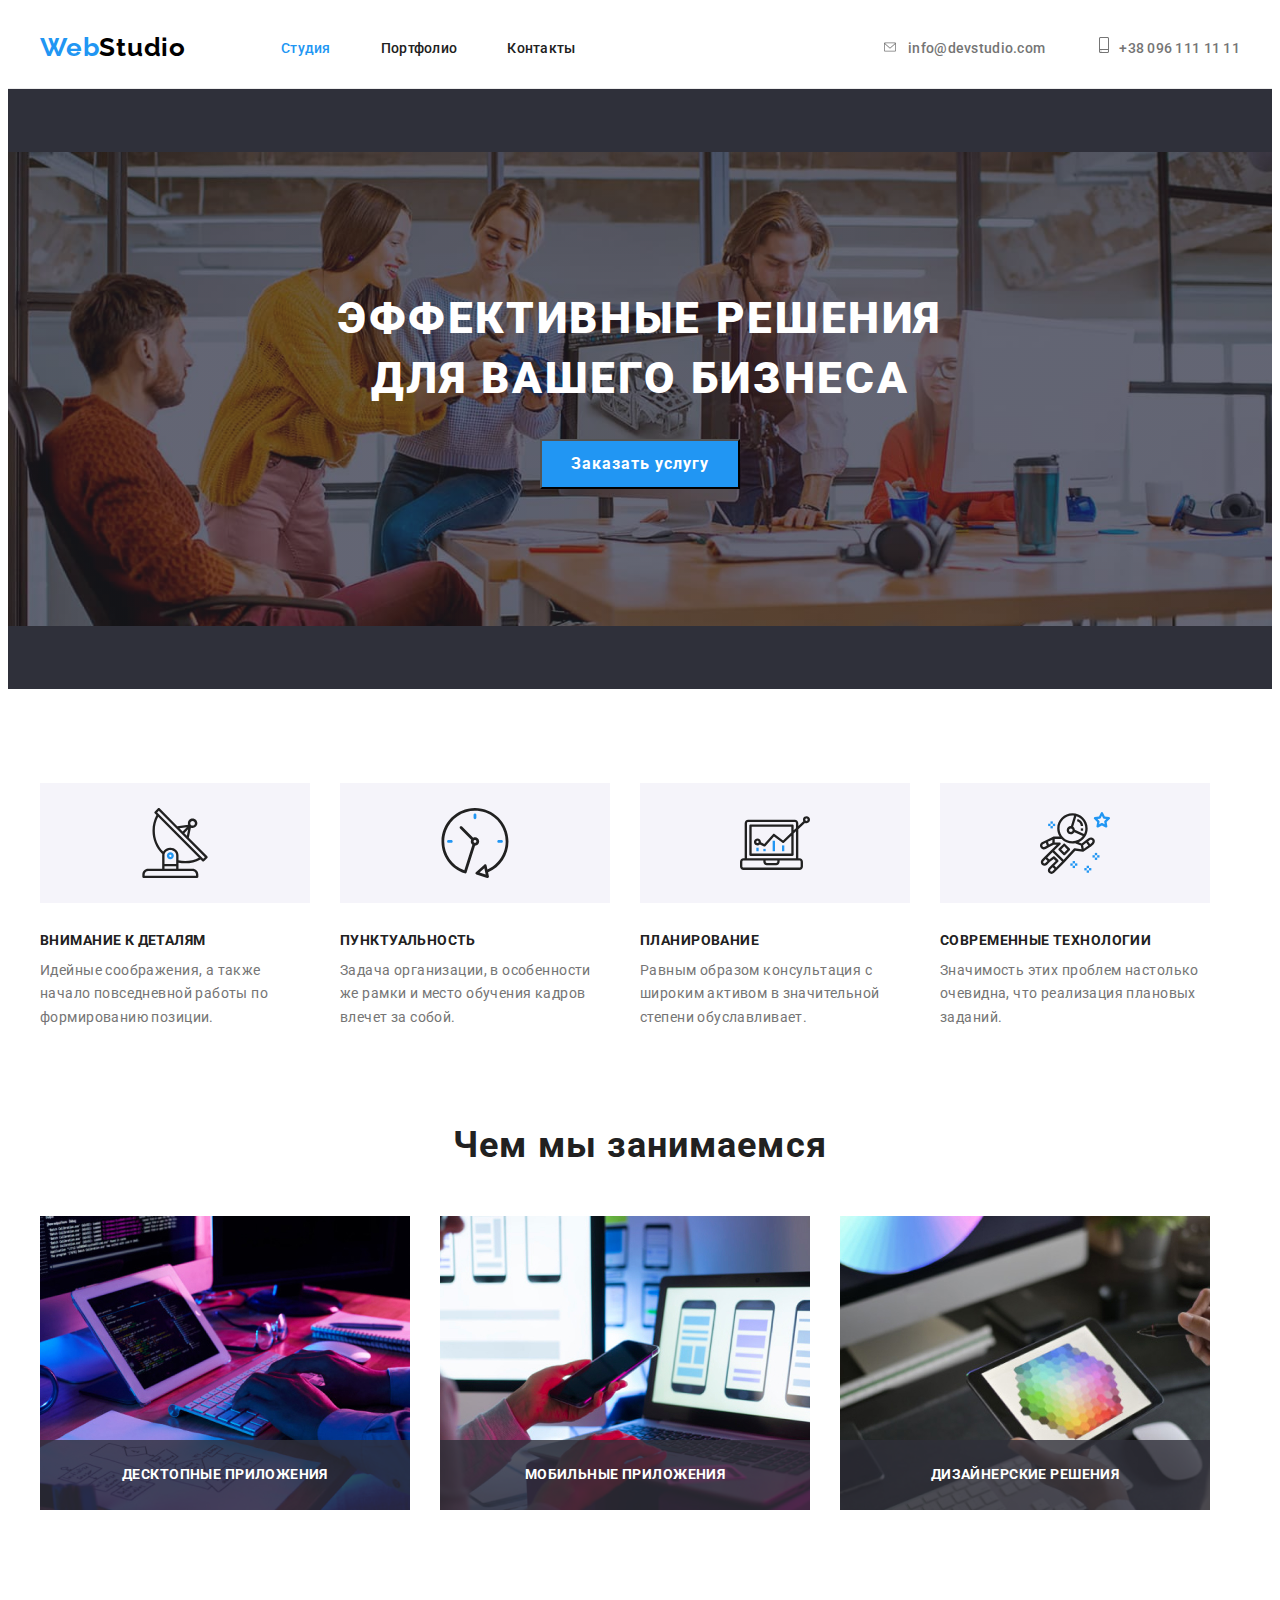
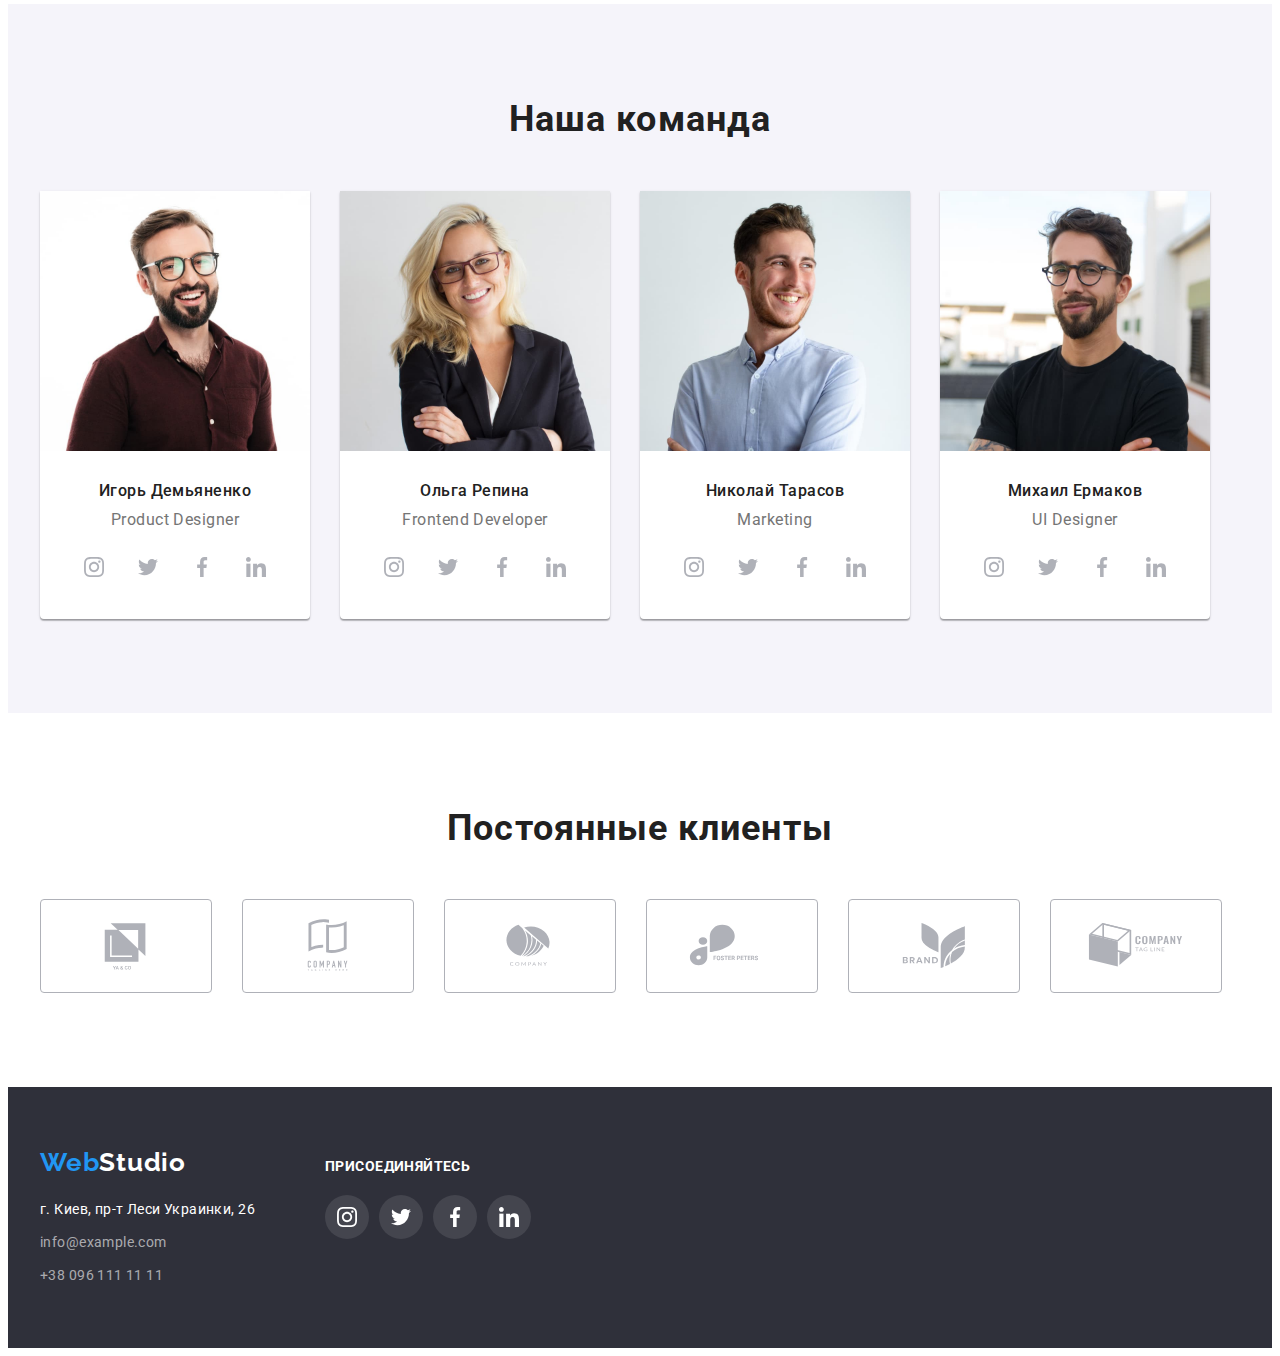
==== index.html @ 9a856e42 "add" ====
<!DOCTYPE html>
<html lang="ru">

<head>
    <meta charset="UTF-8">
    <meta http-equiv="X-UA-Compatible" content="IE=edge">
    <meta name="viewport" content="width=device-width, initial-scale=1.0">
    <link rel="preconnect" href="https://fonts.googleapis.com">
    <link rel="preconnect" href="https://fonts.gstatic.com" crossorigin>
    <link href="https://fonts.googleapis.com/css2?family=Raleway:wght@700&family=Roboto:wght@400;500;700;900&display=swap"
        rel="stylesheet">
    <link rel="stylesheet" href="https://cdnjs.cloudflare.com/ajax/libs/modern-normalize/1.1.0/modern-normalize.min.css"
        integrity="sha512-wpPYUAdjBVSE4KJnH1VR1HeZfpl1ub8YT/NKx4PuQ5NmX2tKuGu6U/JRp5y+Y8XG2tV+wKQpNHVUX03MfMFn9Q=="
        crossorigin="anonymous" referrerpolicy="no-referrer" />
    <link rel="stylesheet" href="./css/styles.css">
    <title>studio</title>
</head>

<body>
    <header class="header" >
        <div class="container">
            <a class="header-logo" href="" lang="en"><span class="logo-firstpart">Web</span><span class="logo-secondpart">Studio</span></a>
            <nav>
                <ul class="site-nav markerout">
                    <li class="item"><a class="header-link current" href="index.html">Студия</a></li>
                    <li class="item"><a class="header-link" href="portfolio.html">Портфолио</a></li>
                    <li class="item"><a class="header-link" href="">Контакты</a></li>
                </ul>
            </nav>
            <div class="contacts">
            <a class="header-mail" href="mailto:info@devstudio.com"><svg class="contacts-icon" width="16" height="12">
                <use href="./images/symbol-defs.svg#icon-envelope">

                </use>
            </svg>info@devstudio.com</a>
            <a class="header-tel" href="tel:+380961111111"><svg class="contacts-icon" width="10" height="16"><use href="./images/symbol-defs.svg#icon-smartphone"></use></svg>+38 096 111 11 11</a>
            </div>
        </div>
    </header>
    <main>
        <section class="hero">
        <div class="container">    
        <h1 class="hero-title">Эффективные решения<br> для вашего бизнеса</h1>
        <button class="hero-btn" type="button">Заказать услугу</button>
        </div>
        </section>
        <section class="section-features">
        <div class="container">
        <h2 class="visually-hidden">Наши преимущества</h2>
        <ul class="features markerout">
            <li class="features-list">
                <div class="features-picture">
                  <svg class="features-icon" width="70" height="70">
                      <use href="./images/symbol-defs.svg#icon-antenna"></use>
                  </svg>  
                </div>
                <h3 class="features-title">Внимание к деталям</h3>
                <p class="feature-text">Идейные соображения, а также начало повседневной работы по формированию позиции.</p>
            </li>
            <li class="features-list">
                <div class="features-picture">
                    <svg class="features-icon" width="70" height="70">
                        <use href="./images/symbol-defs.svg#icon-clock"></use>
                    </svg>
                </div>
                <h3 class="features-title">Пунктуальность</h3>
                <p class="feature-text">Задача организации, в особенности же рамки и место обучения кадров влечет за собой.</p>
            </li>
            <li class="features-list">
                <div class="features-picture">
                    <svg class="features-icon" width="70" height="70">
                        <use href="./images/symbol-defs.svg#icon-diagram"></use>
                    </svg>
                </div>
                <h3 class="features-title">Планирование</h3>
                <p class="feature-text">Равным образом консультация с широким активом в значительной степени обуславливает.</p>
            </li>
            <li class="features-list" >
                <div class="features-picture">
                    <svg class="features-icon" width="70" height="70">
                        <use href="./images/symbol-defs.svg#icon-astronaut"></use>
                    </svg>
                </div>
                <h3 class="features-title">Современные технологии</h3>
                <p class="feature-text">Значимость этих проблем настолько очевидна, что реализация плановых заданий.</p>
            </li>
        </ul>
        </div>
        </section>
        <section class="section">
        <div class="container">
            <h2 class="job-title">Чем мы занимаемся</h2>
            <ul class="job-list markerout">
                <li class="job-item"><img class="img" src="./images/box-1.jpg" alt="человек за компьютером" width="370">
                <p class="job-item-title">Десктопные приложения</p>
                </li>
                <li class="job-item"><img class="img" src="./images/box-2.jpg" alt="человек с телефоном" width="370">
                <p class="job-item-title">Мобильные приложения</p>
                </li>
                <li class="job-item"><img class="img" src="./images/box-3.jpg" alt="человек с планшетом" width="370">
                <p class="job-item-title">Дизайнерские решения</p>
                </li>
            </ul>
        </div>
        </section>
        <section class="section team">
                <div class="container">
            <h2 class="team-title">Наша команда</h2>
            <ul class="team-list markerout">
                <li class="team-item">
                    <img class="img" src="./images/portrait1.jpg" alt="Игорь Демьяненко" width="270">
                    <h3 class="team-img-title">Игорь Демьяненко</h3>
                    <p class="team-img-text">Product Designer</p>
                    <ul class="team-soc-list markerout">
                        <li class="team-soc-item"><a href="" class="team-soc-link">
                            <svg class="team-soc-icon" width="20" height="20">
                                <use href="./images/symbol-defs.svg#icon-instagram"></use>
                            </svg>
                        </a></li>
                        <li class="team-soc-item"><a href="" class="team-soc-link">
                            <svg class="team-soc-icon" width="20" height="20">
                                <use href="./images/symbol-defs.svg#icon-twitter"></use>
                            </svg>
                        </a></li>
                        <li class="team-soc-item"><a href="" class="team-soc-link">
                            <svg class="team-soc-icon" width="20" height="20">
                                <use href="./images/symbol-defs.svg#icon-facebook"></use>
                            </svg>
                        </a></li>
                        <li class="team-soc-item"><a href="" class="team-soc-link">
                            <svg class="team-soc-icon" width="20" height="20">
                                <use href="./images/symbol-defs.svg#icon-linkedin"></use>
                            </svg>
                        </a></li>
                    </ul>
                </li>
                <li class="team-item">
                    <img class="img" src="./images/portrait2.jpg" alt="Ольга Репина" width="270">
                    <h3 class="team-img-title">Ольга Репина</h3>
                    <p class="team-img-text">Frontend Developer</p>
                    <ul class="team-soc-list markerout">
                        <li class="team-soc-item"><a href="" class="team-soc-link">
                                <svg class="team-soc-icon" width="20" height="20">
                                    <use href="./images/symbol-defs.svg#icon-instagram"></use>
                                </svg>
                            </a></li>
                        <li class="team-soc-item"><a href="" class="team-soc-link">
                                <svg class="team-soc-icon" width="20" height="20">
                                    <use href="./images/symbol-defs.svg#icon-twitter"></use>
                                </svg>
                            </a></li>
                        <li class="team-soc-item"><a href="" class="team-soc-link">
                                <svg class="team-soc-icon" width="20" height="20">
                                    <use href="./images/symbol-defs.svg#icon-facebook"></use>
                                </svg>
                            </a></li>
                        <li class="team-soc-item"><a href="" class="team-soc-link">
                                <svg class="team-soc-icon" width="20" height="20">
                                    <use href="./images/symbol-defs.svg#icon-linkedin"></use>
                                </svg>
                            </a></li>
                    </ul>
                </li>
                <li class="team-item">
                    <img class="img" src="./images/portrait3.jpg" alt="Николай Тарасов" width="270">
                    <h3 class="team-img-title">Николай Тарасов</h3>
                    <p class="team-img-text">Marketing</p>
                    <ul class="team-soc-list markerout">
                        <li class="team-soc-item"><a href="" class="team-soc-link">
                                <svg class="team-soc-icon" width="20" height="20">
                                    <use href="./images/symbol-defs.svg#icon-instagram"></use>
                                </svg>
                            </a></li>
                        <li class="team-soc-item"><a href="" class="team-soc-link">
                                <svg class="team-soc-icon" width="20" height="20">
                                    <use href="./images/symbol-defs.svg#icon-twitter"></use>
                                </svg>
                            </a></li>
                        <li class="team-soc-item"><a href="" class="team-soc-link">
                                <svg class="team-soc-icon" width="20" height="20">
                                    <use href="./images/symbol-defs.svg#icon-facebook"></use>
                                </svg>
                            </a></li>
                        <li class="team-soc-item"><a href="" class="team-soc-link">
                                <svg class="team-soc-icon" width="20" height="20">
                                    <use href="./images/symbol-defs.svg#icon-linkedin"></use>
                                </svg>
                            </a></li>
                    </ul>
                </li>
                <li class="team-item">
                    <img class="img" src="./images/portrait4.jpg" alt="Михаил Ермаков" width="270">
                    <h3 class="team-img-title">Михаил Ермаков</h3>
                    <p class="team-img-text">UI Designer</p>
                    <ul class="team-soc-list markerout">
                        <li class="team-soc-item"><a href="" class="team-soc-link">
                                <svg class="team-soc-icon" width="20" height="20">
                                    <use href="./images/symbol-defs.svg#icon-instagram"></use>
                                </svg>
                            </a></li>
                        <li class="team-soc-item"><a href="" class="team-soc-link">
                                <svg class="team-soc-icon" width="20" height="20">
                                    <use href="./images/symbol-defs.svg#icon-twitter"></use>
                                </svg>
                            </a></li>
                        <li class="team-soc-item"><a href="" class="team-soc-link">
                                <svg class="team-soc-icon" width="20" height="20">
                                    <use href="./images/symbol-defs.svg#icon-facebook"></use>
                                </svg>
                            </a></li>
                        <li class="team-soc-item"><a href="" class="team-soc-link">
                                <svg class="team-soc-icon" width="20" height="20">
                                    <use href="./images/symbol-defs.svg#icon-linkedin"></use>
                                </svg>
                            </a></li>
                    </ul>
                </li>
            </ul>
        </div>    
        </section>
        <section class="section">
            <div class="container">
                <h2 class="clients-title">Постоянные клиенты</h2>
                <ul class="clients-list markerout">
                    <li class="clients-item"><a href="" class="clients-link">
                        <svg class="clients-icon" width="106" height="60">
                            <use href="./images/symbol-defs.svg#icon-Logo"></use>
                        </svg>
                    </a></li>
                    <li class="clients-item"><a href="" class="clients-link">
                        <svg class="clients-icon" width="106" height="60">
                            <use href="./images/symbol-defs.svg#icon-Logo-1"></use>
                        </svg>
                        </a></li>
                    <li class="clients-item"><a href="" class="clients-link">
                        <svg class="clients-icon" width="106" height="60">
                            <use href="./images/symbol-defs.svg#icon-Logo-2"></use>
                        </svg>
                        </a></li>
                    <li class="clients-item"><a href="" class="clients-link">
                        <svg class="clients-icon" width="106" height="60">
                            <use href="./images/symbol-defs.svg#icon-Logo-3"></use>
                        </svg>
                        </a></li>
                    <li class="clients-item"><a href="" class="clients-link">
                        <svg class="clients-icon" width="106" height="60">
                            <use href="./images/symbol-defs.svg#icon-Logo-4"></use>
                        </svg>
                        </a></li>
                    <li class="clients-item"><a href="" class="clients-link">
                        <svg class="clients-icon" width="106" height="60">
                            <use href="./images/symbol-defs.svg#icon-Logo-5"></use>
                        </svg>
                    </a></li>
                   
                </ul>
            </div>
        </section>
        
    </main>
    <footer class="footer">
        <div class="footer-main container">
            <div class="footer-contacts">
                <a class="footer-logo" href="" lang="en"><span class="logo-firstpart">Web</span><span class="footer-logo-secondpart">Studio</span></a>
                <div class="adress">
                <address class="footer-address">г. Киев, пр-т Леси Украинки, 26</address>
                <a class="footer-mail" href="mailto:info@example.com">info@example.com</a>
                <a class="footer-tel" href="tel:+380961111111">+38 096 111 11 11</a></div>
            </div>
            <div class="footer-joinus">
                <h3 class="footer-title">Присоединяйтесь</h3>
                <ul class="footer-soc-list markerout">
                    <li class="footer-soc-item"><a href="" class="footer-soc-link">
                            <svg class="footer-soc-icon" width="20" height="20">
                                <use href="./images/symbol-defs.svg#icon-instagram"></use>
                            </svg>
                        </a></li>
                    <li class="footer-soc-item"><a href="" class="footer-soc-link">
                            <svg class="footer-soc-icon" width="20" height="20">
                                <use href="./images/symbol-defs.svg#icon-twitter"></use>
                            </svg>
                        </a></li>
                    <li class="footer-soc-item"><a href="" class="footer-soc-link">
                            <svg class="footer-soc-icon" width="20" height="20">
                                <use href="./images/symbol-defs.svg#icon-facebook"></use>
                            </svg>
                        </a></li>
                    <li class="footer-soc-item"><a href="" class="footer-soc-link">
                            <svg class="footer-soc-icon" width="20" height="20">
                                <use href="./images/symbol-defs.svg#icon-linkedin"></use>
                            </svg>
                        </a></li>
                </ul>
            </div>
        </div>
    </footer>
</body>
</html>
---- css/styles.css ----
/*цвет заголовков, ссылок 
    :title #212121;*/
    /*цвет подписей и текста text
    #757575*/
    /*цвет акцента accent: #2196F3;*/
    /*цвет фона hero : #2F303A;*/
:root {--title-color:#212121;
    --text-color:#757575;
    --accent-color:#2196F3;
    --team-backgroundcolor:#F5F4FA;
    --footer-color:#ffffff;
    --icon-color:#AFB1B8}
 
body {
    font-family: 'Roboto','Tahoma', sans-serif;
    color:var(--text-color)
}
p,
h1,
h2,
h3,
h4,
h5,
h6 {
    margin: 0;
}

ul,
ol {
    padding-left: 0;
    margin: 0;
}

/*убрать маркеры списка*/
.markerout{list-style-type:none}


.container {
    width: 1200px;
    padding-left: 15px;
    padding-right: 15px;
    margin: 0 auto;
    /* outline: 1px solid red; */
}
.visually-hidden {
    position: absolute;
    width: 1px;
    height: 1px;
    margin: -1px;
    border: 0;
    padding: 0;
    white-space: nowrap;
    clip-path: inset(100%);
    clip: rect(0 0 0 0);
    overflow: hidden;
}
.section {
    display: flex;
    flex-wrap: wrap;
    padding-top: 94px;
    padding-bottom: 94px;
}
/* .section:first-child{
    padding-bottom: 0;
} */
/*----------------------header--------------*/
.header{
    border-bottom: 1px solid #ECECEC;
    padding-top: 24px;
    padding-bottom: 25px;
}
.header .container{
    display: flex;
    align-items:center ;
}
.header-logo{
    font-family: 'Raleway';
    font-style: normal;
    font-weight: 700;
    font-size: 26px;
    line-height: 1.19;
    letter-spacing: 0.03em;
    text-decoration: none;
    margin-right: 95px;
}
.logo-firstpart{
    color: var(--accent-color);
}
.logo-secondpart{
    color:#000000;
}
.header-link{
    font-weight: 500;
    font-size: 14px;
    line-height: 1.14;
    letter-spacing: 0.02em;
    text-decoration: none;
    color: var(--title-color);
    padding-top: 8px;
    padding-bottom: 8px;
    transition-property: color;
    transition-duration: 250ms;
    transition-timing-function: cubic-bezier(0.4, 0, 0.2, 1);
}
.header-link:hover,
.header-link:focus{
    color: var(--accent-color);
}
.site-nav{
    display: flex;
}
.site-nav .item:not(:last-child){
    margin-right: 50px;
}
.site-nav .header-link.current{
    color: var(--accent-color);
}

.contacts{
    margin-left: auto;
}
.header-mail{
    font-weight: 500;
    font-size: 14px;
    line-height: 1.14;
    letter-spacing: 0.02em;
    text-decoration: none;
    color: var(--text-color);
    transition-property: color;
    transition-duration: 250ms;
    transition-timing-function: cubic-bezier(0.4, 0, 0.2, 1);
}
.header-mail:hover,
.header-mail:focus{
    color: var(--accent-color);
}
.header-tel{
    font-weight: 500;
    font-size: 14px;
    line-height: 1.14;
    letter-spacing: 0.02em;
    text-decoration: none;
    color: var(--text-color);
    margin-left: 50px;
    transition-property: color;
    transition-duration: 250ms;
    transition-timing-function: cubic-bezier(0.4, 0, 0.2, 1);
}
.header-tel:hover,
.header-tel:focus {
    color: var(--accent-color);
}
.contacts-icon{
    fill:currentColor;
    margin-right: 10px;
}
/*-------------------hero---------------------*/
.hero{
    background-image: linear-gradient(rgba(47, 48, 58, 0.4), rgba(47, 48, 58, 0.4)), url(../images/hero.jpg);
    max-width: 1600px;
    background-repeat: no-repeat;
    background-size: contain;
    background-position: center;
    display:flex;
    flex-direction: column;
    /* justify-content: center; */
    align-content:center;
    padding-top: 200px;
    padding-bottom: 200px;
    background-color: #2F303A;
    margin-left: auto;
    margin-right: auto;
   }
.hero-title{
    color: #fff;
    font-weight: 900;
    font-size: 44px;
    line-height: 1.36;
    text-align: center;
    letter-spacing: 0.06em;
    text-transform: uppercase;
    margin-bottom: 30px;
}
.hero-btn{
    display: block;
    margin: auto;
    font-family: inherit;
    font-style: normal;
    font-weight: 700;
    font-size: 16px;
    line-height: 1.88;
    letter-spacing: 0.06em;
    background-color: var(--accent-color);
    color: #ffffff;
    cursor: pointer;
    width: 200px;
    height: 50px;
    transition-property: color, background-color;
    transition-duration: 250ms,250ms;
    transition-timing-function: cubic-bezier(0.4, 0, 0.2, 1), cubic-bezier(0.4, 0, 0.2, 1);
}

.hero-btn:hover,
.hero-btn:focus {
    color: #fff;
    background-color: #188CE8;}

/*-----------------------features-------------------*/
.features{
    display: flex;
}
.section-features{
    display: flex;
    flex-wrap: wrap;
    padding-top: 94px;
    padding-bottom: 0;
    justify-content: center;
}
.features-list{
    display: block;
    width: 270px;
}
.features .features-list:not(:last-child){
    margin-right: 30px;
}
.features-picture{
    display: flex;
    width: 270px;
    height: 120px;
    background-color: #F5F4FA;
    margin-bottom: 30px;
    justify-content: center;
    align-items: center;
}

.features-title{
    font-weight: 700;
    font-size: 14px;
    line-height: 1.14;
    letter-spacing: 0.03em;
    text-transform: uppercase;
    color: var(--title-color);
    margin-bottom: 10px;
    
}
.feature-text{
    font-size: 14px;
    line-height: 1.71;
    letter-spacing: 0.03em;
}
.features-icon{
    color: var(--icon-color);
}
/*----------------------job-------------------------------*/

.job-list{
    display: flex;
   
   }
.job-title{
    font-size: 36px;
    line-height: 1.17;
    letter-spacing: 0.03em;
    text-align: center;
    color:var(--title-color);
    margin-bottom: 50px;
}
.job-list .job-item:not(:last-child){
    margin-right: 30px;

}
.job-list .img{
    display: block;
    max-width: 100%;
    height: auto;
}
.job-item{
    position: relative;
}
.job-item-title{
    display: flex;
    font-weight: 700;
    font-size: 14px;
    line-height: 1.14;
    text-align: center;
    letter-spacing: 0.03em;
    text-transform: uppercase;
    color: #FFFFFF;
    width: 370px;
    height: 70px;
    justify-content: center;
    align-items: center;
    background-color: rgba(47, 48, 58, 0.8);
    position: absolute;
    right: 0;
    bottom: 0;
    
}
/*--------------------team-------------------------------*/
.team{
    background-color: var(--team-backgroundcolor);
}
.team-list{
    display: flex;
}
.team-item{
    width: 270px;
    background-color: var(--footer-color);
    box-shadow: 0px 1px 3px rgba(0, 0, 0, 0.12),
    0px 1px 1px rgba(0, 0, 0, 0.14),
    0px 2px 1px rgba(0, 0, 0, 0.2);
    border-radius: 0px 0px 4px 4px;
    padding-bottom: 30px;
}
.team-list .team-item:not(:last-child){
    margin-right: 30px;
}
.team-title{
    font-size: 36px;
    line-height: 1.17;
    letter-spacing: 0.03em;
    text-align: center;
    color:var(--title-color);
    margin-bottom: 50px;

}
.team .img{
    display: block;
    max-width: 100%;
    height: auto;
    margin-bottom: 30px;
}
.team-img-title{
    font-weight: 500;
    font-size: 16px;
    line-height: 1.19;
    text-align: center;
    letter-spacing: 0.03em;
    color:var(--title-color);
    margin-bottom: 10px;

}
.team-img-text{
    font-size: 16px;
    line-height: 1.19;
    text-align: center;
    letter-spacing: 0.03em;
 }
.team-soc-list{
    display: flex;
    justify-content: center;
    margin-top: 16px;
}

.team-soc-item:not(:last-child){
    margin-right: 10px;
}
.team-soc-link{
    width: 44px;
    height: 44px;
    background-color: #ffffff;
    border-radius: 50%;
    display: flex;
    justify-content: center;
    align-items: center;
    color:var(--icon-color);
    transition-property: background-color, color;
    transition-duration: 250ms, 250ms;
    transition-timing-function: cubic-bezier(0.4, 0, 0.2, 1), cubic-bezier(0.4, 0, 0.2, 1);
}
.team-soc-link:hover,
.team-soc-link:focus {
    background-color: var(--accent-color);
    color:#ffffff;
}

.team-soc-icon{
    fill: currentColor;
}
/* ------------------------clients------------------------------ */
.clients-title{
    font-size: 36px;
    line-height: 1.17;
    letter-spacing: 0.03em;
    text-align: center;
    color:var(--title-color);
    margin-bottom: 50px;
}
.clients-list{
    display: flex;
    margin-left: auto;
    margin-right: auto;
}
.clients-item{
    display: block;
    width: 170px;
    height: 92px;
    border-radius: 4px;
    border: 1px solid #AFB1B8;
    transition-property: border;
    transition-duration: 250ms;
    transition-timing-function: cubic-bezier(0.4, 0, 0.2, 1);
}
.clients-item:not(:last-child){
    margin-right: 30px;
}
.clients-link{
    display: flex;
    justify-content: center;
    align-items: center;
    width: 100%;
    height: 100%;
    color: var(--icon-color);
    transition-property: color;
    transition-duration: 250ms;
    transition-timing-function: cubic-bezier(0.4, 0, 0.2, 1);

}
.clients-link:hover,
.clients-link:focus{
   color: var(--accent-color);
}

.clients-icon{
    fill: currentColor;
}
.clients-item:hover{
    border: 1px solid var(--accent-color);
}

/*-------------------------footer------------------------------*/
.footer{
    
    background-color: #2F303A;
    padding-top: 60px;
    padding-bottom: 60px;
}
.footer-main{
    display: flex;
}
.footer-contacts{
    margin-right: 70px;
}

.footer-logo{
    display: block;
    font-family: 'Raleway';
    font-style: normal;
    font-weight: 700;
    font-size: 26px;
    line-height: 1.19;
    letter-spacing: 0.03em;
    text-decoration: none;
    margin-bottom: 20px;
}

.footer-logo-secondpart{
    color: var(--footer-color);
}

.footer-address{
    font-style: normal;
    font-weight: 400;
    font-size: 14px;
    line-height: 1.71;
    letter-spacing: 0.03em;
    color: var(--footer-color);
    margin-bottom: 9px;
}
.footer-mail{
    display: block;
    font-style: normal;
    font-weight: 400;
    font-size: 14px;
    line-height: 1.71;
    letter-spacing: 0.03em;
    text-decoration: none;
    color: rgba(255, 255, 255, 0.6);
    margin-bottom: 9px;
}
.footer-tel{
    display: block;
    font-style: normal;
    font-weight: 400;
    font-size: 14px;
    line-height: 1.71;
    letter-spacing: 0.03em;
    text-decoration: none;
    color: rgba(255, 255, 255, 0.6);
    transition-property: color;
    transition-duration: 250ms;
    transition-timing-function: cubic-bezier(0.4, 0, 0.2, 1);
    }
.footer-mail:hover,
.footer-tel:hover,
.footer-mail:focus,
.footer-tel:focus{
    color: var(--accent-color);
}
.footer-joinus{
    margin-top: 12px;
}
.footer-title{
    font-weight: 700;
    font-size: 14px;
    line-height: 1.14;
    letter-spacing: 0.03em;
    text-transform: uppercase;
    color: #FFFFFF;
    }
.footer-soc-list {
    display: flex;
    justify-content: center;
    margin-top: 20px;
}

.footer-soc-item:not(last-child) {
    margin-right: 10px;
}

.footer-soc-link {
    width: 44px;
    height: 44px;
    background-color: rgba(255, 255, 255, 0.1);
    border-radius: 50%;
    display: flex;
    justify-content: center;
    align-items: center;
    color: #ffffff;
    transition-property: bacjground-color;
    transition-duration: 250ms;
    transition-timing-function: cubic-bezier(0.4, 0, 0.2, 1);
}

.footer-soc-link:hover,
.footer-soc-link:focus {
    background-color: var(--accent-color);
}

.footer-soc-icon {
    fill: currentColor;
}
/*--------------------potfolio----------------------------*/
.examples{
    background-color: var(--footer-color);
}
.examples-btn{
    display: flex;
    justify-content: center;
    margin-bottom: 50px;
}

/*кнопки портфолио*/
.button {
    display: block;
    font-family: inherit;
    font-style: normal;
    font-weight: 500;
    font-size: 16px;
    line-height: 1.62;
    text-align: center;
    letter-spacing: 0.03em;
    color: var(--title-color);
    background-color: #F5F4FA;
    cursor: pointer;
    border: none;
    border-radius: 4px;
    padding: 6px 22px 6px 22px;
    transition-property: color, background-color, box-shadow;
    transition-duration: 250ms,250ms, 250ms;
    transition-timing-function: cubic-bezier(0.4, 0, 0.2, 1), cubic-bezier(0.4, 0, 0.2, 1), cubic-bezier(0.4, 0, 0.2, 1);
    
}
.examples-btn .li-btn:not(:last-child){
    margin-right: 8px;
}
.button:hover,
.button:focus {
    color: #fff;
    background-color: var(--accent-color);
    box-shadow: 0px 3px 1px rgba(0, 0, 0, 0.1),
    0px 1px 2px rgba(0, 0, 0, 0.08),
    0px 2px 2px rgba(0, 0, 0, 0.12);
}
/* --------------------------------examples------------------------------ */
.examples-images{
    display: flex;
    flex-wrap: wrap;
    margin-left: -30px;
    margin-top: -30px;
}

.examples-images .cards{
    
      /* Задаём всем элементам маржины слева и сверху */
    margin-left: 30px;
    margin-top: 30px;
    /*  Задаём ширину элементов  */
    flex-basis: calc((100% - 90px) / 3);
    transition-property: box-shadow;
    transition-duration: 250ms;
    transition-timing-function: cubic-bezier(0.4, 0, 0.2, 1);
}
.examples-images .cards:hover{
    box-shadow: 0px 1px 1px rgba(0, 0, 0, 0.12),
    0px 4px 4px rgba(0, 0, 0, 0.06),
    1px 4px 6px rgba(0, 0, 0, 0.16);
}

.cards .img{
    display: block;
    max-width: 100%;
    height: auto;
}
.card{
    position: relative;
    border: 1px solid #EEEEEE;
    padding: 20px 24px;
}
.examples-title{
    font-weight: 700;
    font-size: 18px;
    line-height: 2;
    letter-spacing: 0.06em;
    color: var(--title-color);
    margin-bottom: 4px;
}
.examples-text{
    font-size: 16px;
    line-height: 1.88;
    letter-spacing: 0.03em;
}
.examples-info-text{
    font-weight: 400;
    font-size: 18px;
    line-height: 1.56;
    letter-spacing: 0.03em;
    color: #FFFFFF;
    background-color: rgba(33, 150, 243, 0.9);
    position: absolute;
    
}
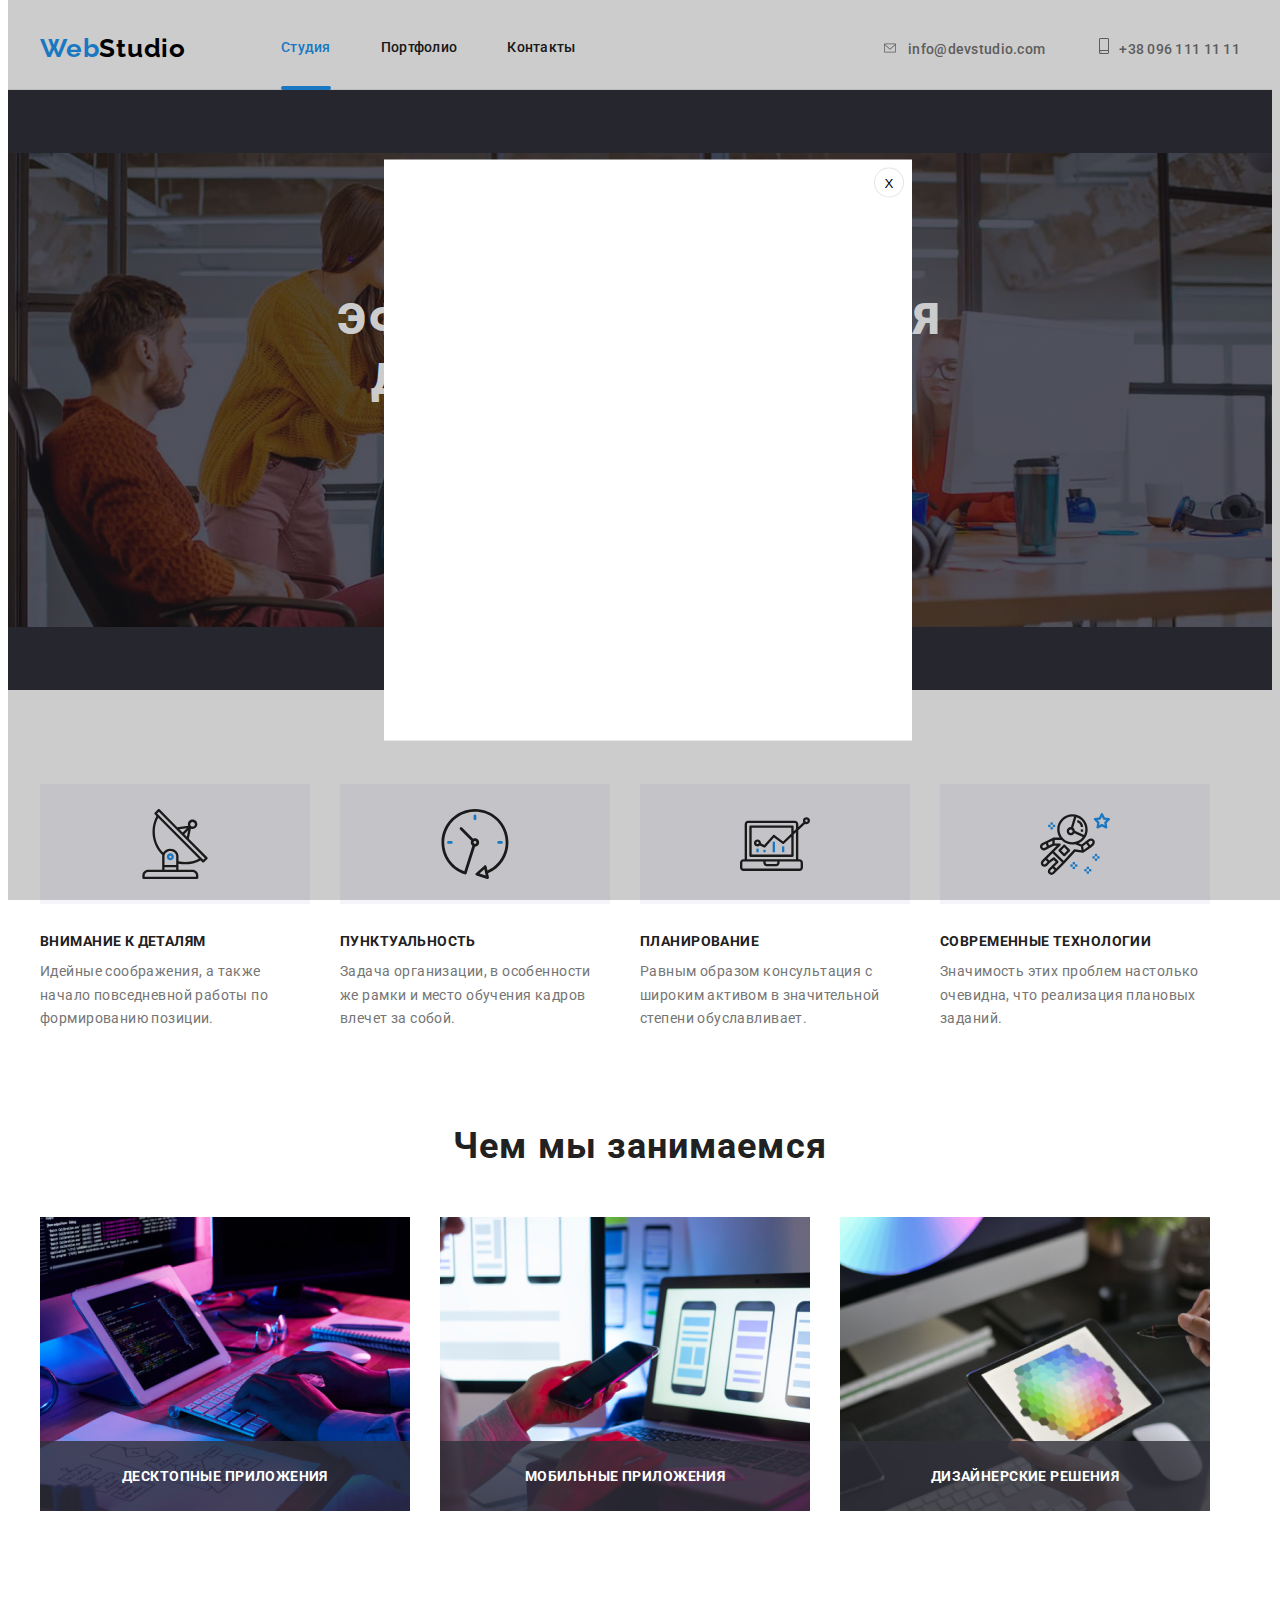
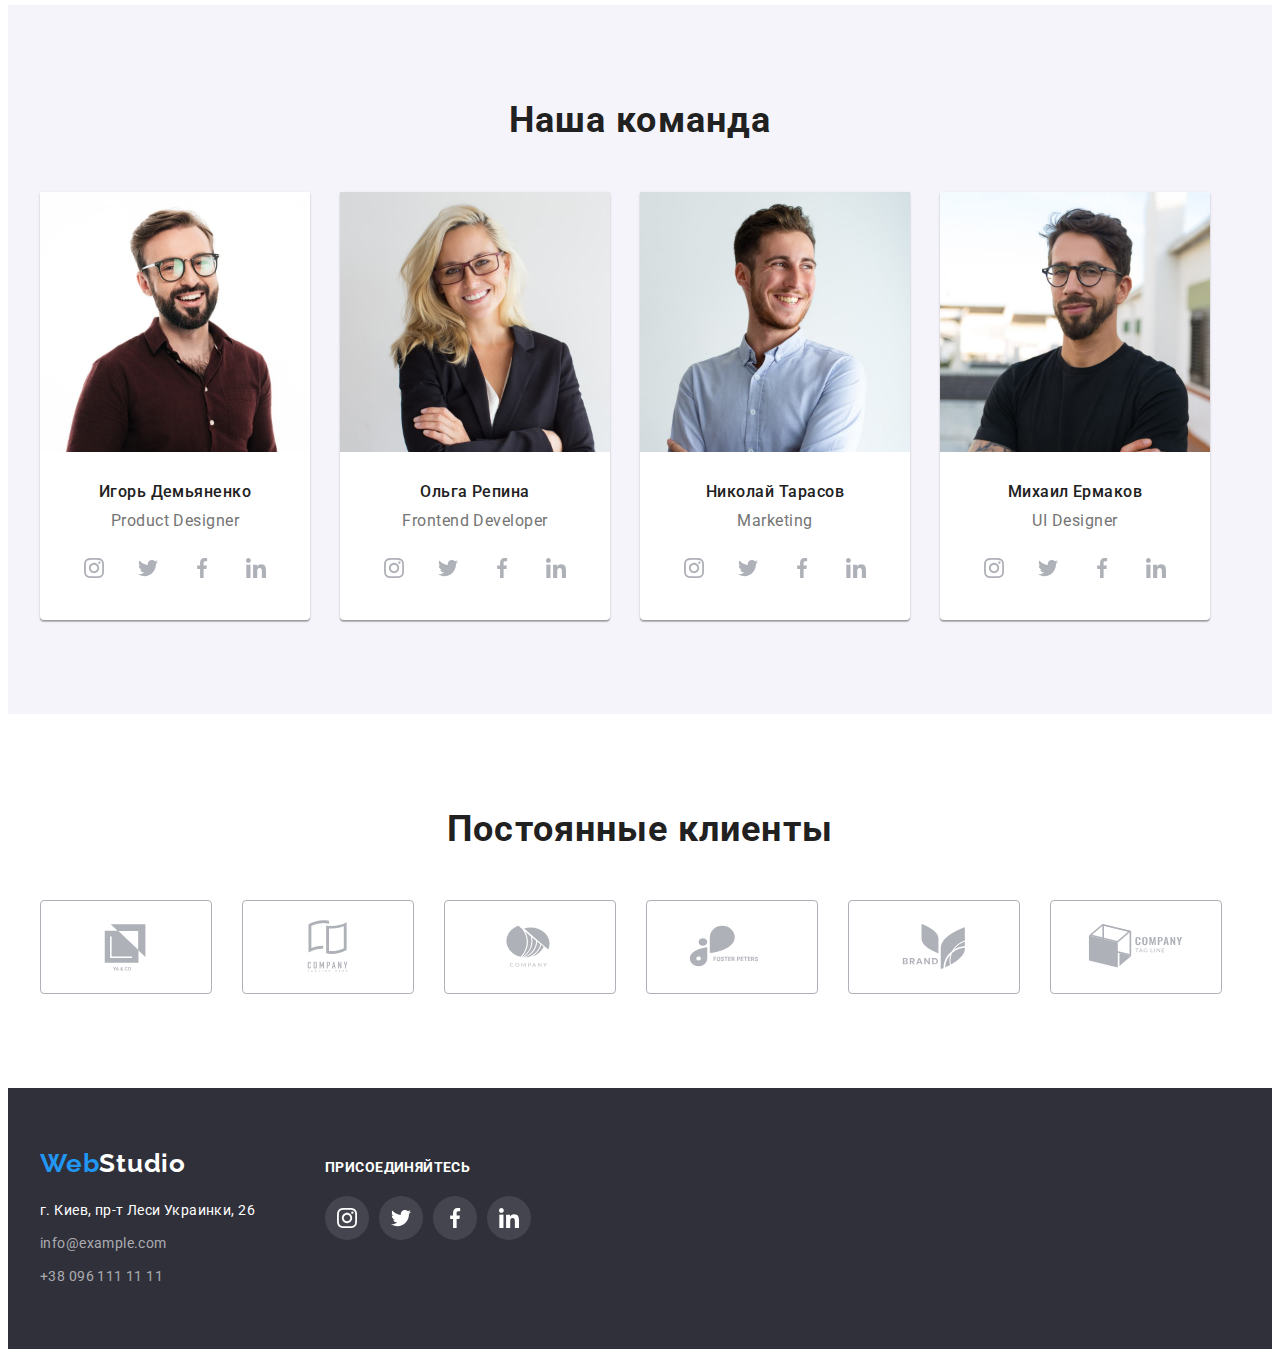
==== commit 5dfa45d1: "homework_05" ====
--- a/index.html
+++ b/index.html
@@ -41,7 +41,7 @@
         <section class="hero">
         <div class="container">    
         <h1 class="hero-title">Эффективные решения<br> для вашего бизнеса</h1>
-        <button class="hero-btn" type="button">Заказать услугу</button>
+        <button class="hero-btn" type="button" data-modal-open>Заказать услугу</button>
         </div>
         </section>
         <section class="section-features">
@@ -294,5 +294,11 @@
             </div>
         </div>
     </footer>
+    <div class="backdrop" data-modal>
+        <div class="modal">
+            <button class="modal-close-btn" type="button" data-modal-close>X</button>
+        </div>
+    </div>
+    <script src="./js/modal.js"></script>
 </body>
 </html>--- a/css/styles.css
+++ b/css/styles.css
@@ -101,6 +101,8 @@
     transition-property: color;
     transition-duration: 250ms;
     transition-timing-function: cubic-bezier(0.4, 0, 0.2, 1);
+    position: relative;
+   display: block;
 }
 .header-link:hover,
 .header-link:focus{
@@ -114,6 +116,22 @@
 }
 .site-nav .header-link.current{
     color: var(--accent-color);
+    position: relative;
+    display: block;
+   
+}
+
+.header-link.current::after{
+    content:'' ;
+    display: block;
+    background-color: var(--accent-color);
+    border-radius: 2px;
+    height: 4px;
+    width: 100%;
+    position: absolute;
+    left: 0;
+    bottom: -26px;
+    
 }
 
 .contacts{
@@ -601,7 +619,7 @@
     transition-duration: 250ms;
     transition-timing-function: cubic-bezier(0.4, 0, 0.2, 1);
 }
-.examples-images .cards:hover{
+.cards:hover{
     box-shadow: 0px 1px 1px rgba(0, 0, 0, 0.12),
     0px 4px 4px rgba(0, 0, 0, 0.06),
     1px 4px 6px rgba(0, 0, 0, 0.16);
@@ -613,10 +631,33 @@
     height: auto;
 }
 .card{
-    position: relative;
     border: 1px solid #EEEEEE;
     padding: 20px 24px;
 }
+.examples-top-wrap{
+    position: relative;
+    overflow: hidden;
+}
+
+.cards:hover .examples-info-text{ 
+    transform: translateY(0%);
+}
+
+.examples-info-text{
+    position: absolute;
+    font-weight: 400;
+    font-size: 18px;
+    line-height: 1.56;
+    letter-spacing: 0.03em;
+    color: #FFFFFF;
+    background: rgba(33, 150, 243, 0.9);
+    padding: 63px 24px 63px 24px;
+    top: 0;
+    transform: translateY(100%);
+    transition: transform 250ms cubic-bezier(0.4, 0, 0.2, 1);
+    overflow: auto;
+}
+
 .examples-title{
     font-weight: 700;
     font-size: 18px;
@@ -630,13 +671,42 @@
     line-height: 1.88;
     letter-spacing: 0.03em;
 }
-.examples-info-text{
-    font-weight: 400;
-    font-size: 18px;
-    line-height: 1.56;
-    letter-spacing: 0.03em;
-    color: #FFFFFF;
-    background-color: rgba(33, 150, 243, 0.9);
+.backdrop{
+    width: 100%;
+    height: 100%;
+    position: fixed;
+    top:0;
+    background-color: rgba(0, 0, 0, 0.2);
+    transition-property: opacity, visibility;
+    transition-duration: 500ms, 500ms;
+}
+.modal{
+    width: 528px;
+    height: 581px;
+    background-color: #fff;
     position: absolute;
-    
+    top:50%;
+    left:50%;
+    transition: transform 1000ms;
+    transform: translate(-50%, -50%) scale(1) rotate(0);
+}
+.modal-close-btn{
+    width: 30px;
+    height: 30px;
+    border-radius: 50%;
+    border: 1px solid rgba(0, 0, 0, 0.1);
+    background-color: #ffffff;
+    position: absolute;
+    top:8px;
+    right:8px;
+}
+.is-hidden{
+    opacity: 0;
+    pointer-events: none;
+    visibility: hidden;
+}
+.backdrop.is-hidden .modal {
+    /* top: 0%;
+    left:0%; */
+    transform: translate(-50%, -50%) scale(0.2) rotate(360deg)
 }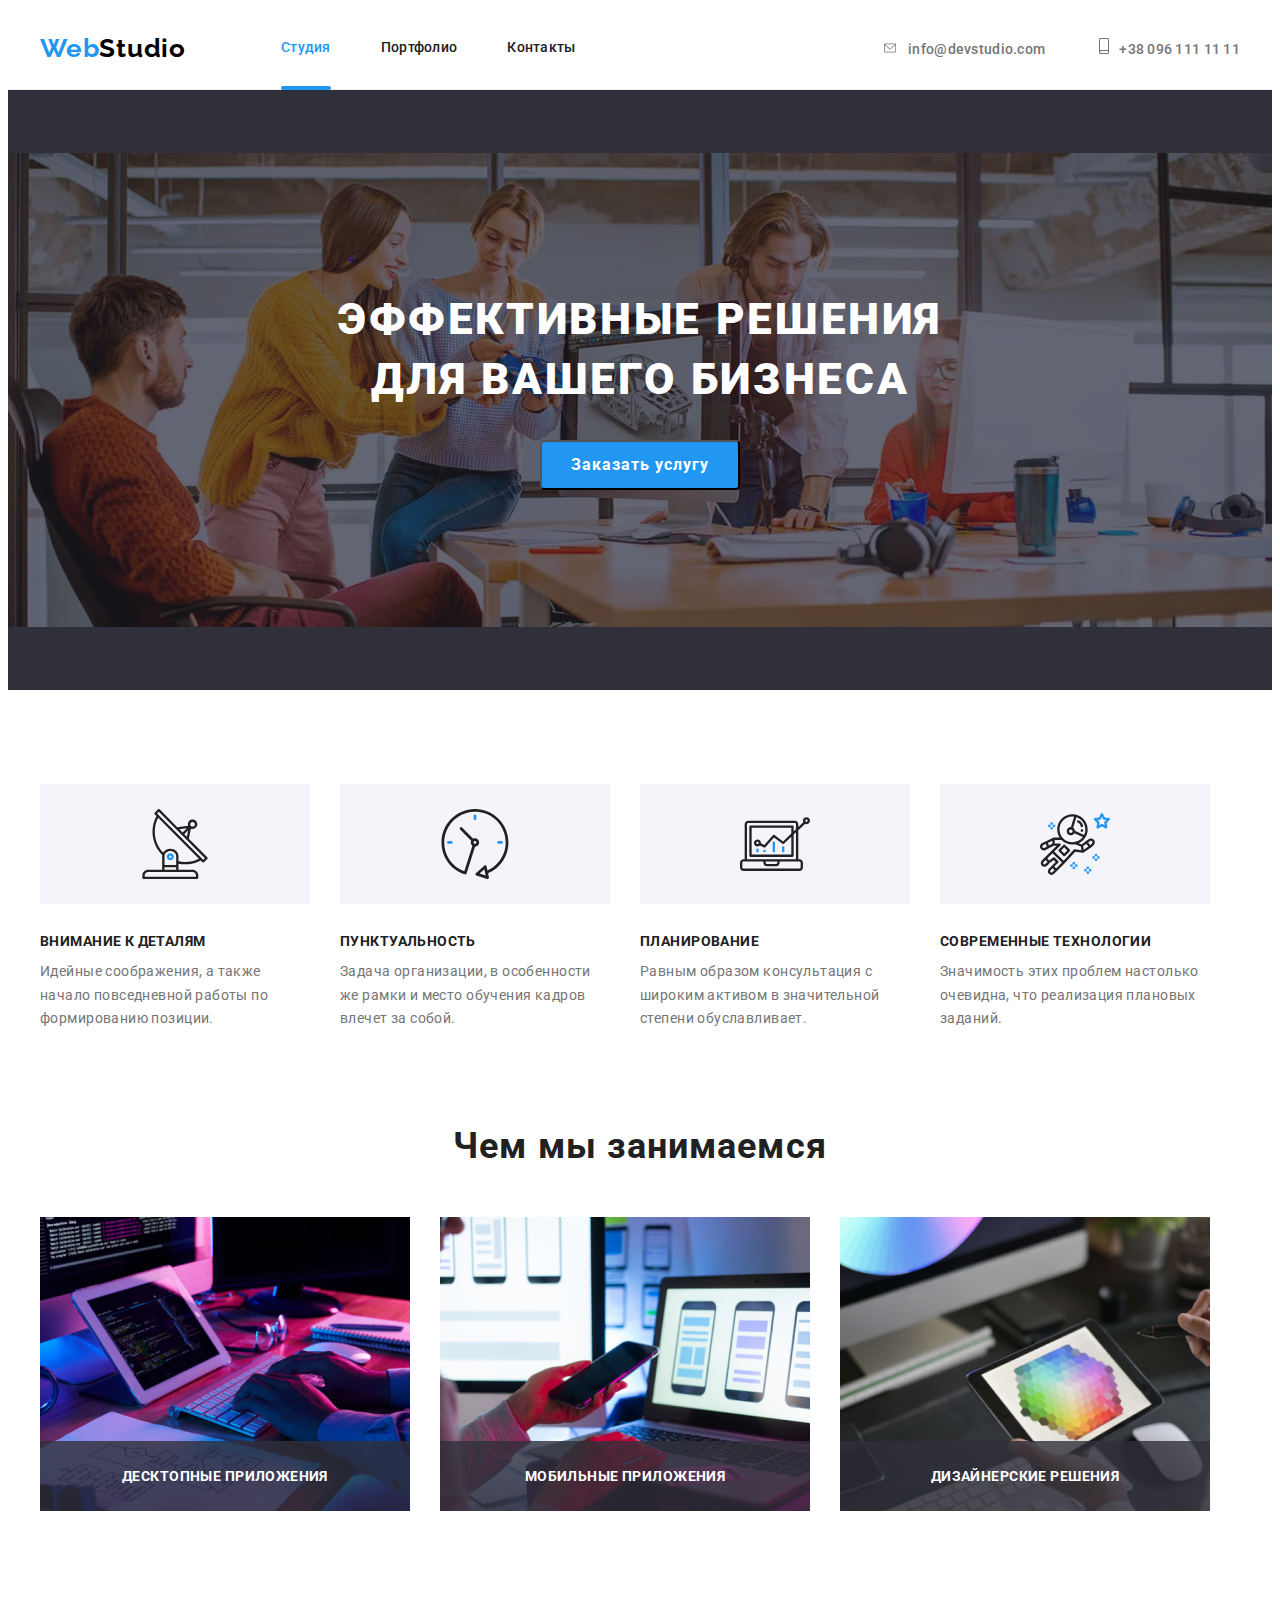
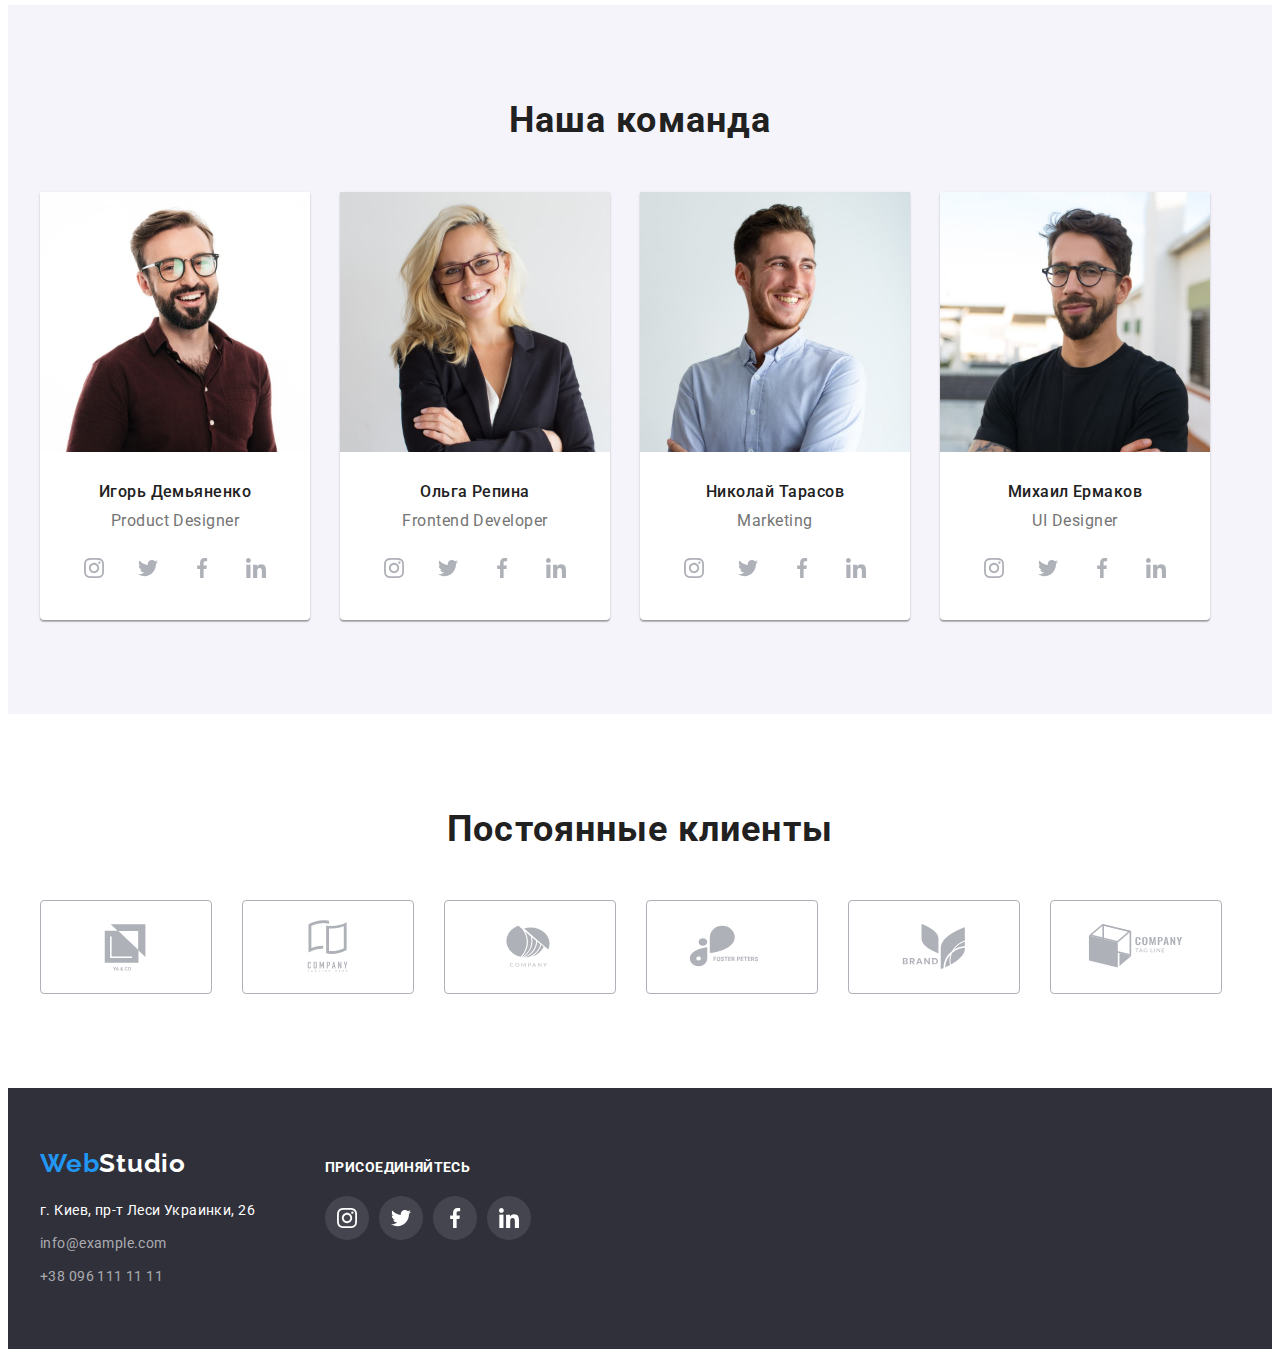
==== commit 0f59715c: "homework_06" ====
--- a/index.html
+++ b/index.html
@@ -294,9 +294,43 @@
             </div>
         </div>
     </footer>
-    <div class="backdrop" data-modal>
+    <div class="backdrop is-hidden" data-modal>
         <div class="modal">
-            <button class="modal-close-btn" type="button" data-modal-close>X</button>
+            <button class="modal-close-btn" type="button" data-modal-close>
+                <svg width="18" height="18">
+                    <use href="./images/symbol-defs.svg#icon-close-black-18dp-2-1"></use>
+                </svg>
+            </button>
+
+            <p class="modal-title">Оставьте свои данные, мы вам перезвоним</p>
+            <form>
+            <p class="input-title"></p>
+            <label for="user-name" class="modal-label">Имя</label>
+            <input type="text" 
+            class="modal-input"
+            name="user-name"
+            id="user-name"
+            placeholder=""
+            >
+           
+            <label for="user-name" class="modal-label">Телефон</label>
+            <input type="tel" 
+            class="modal-input"
+            name="user-telephone"
+            placeholder=""
+            >
+
+            <label for="user-name" class="modal-label">Почта</label>
+            <input type="email" 
+            class="modal-input"
+            name="user-mail"
+            placeholder="">
+            </form>
+            <label for="modal-text" class="modal-text">Комментарий</label>
+            <textarea
+            id="modal-text"
+            class="modal-area" 
+            placeholder="Введите текст"></textarea>
         </div>
     </div>
     <script src="./js/modal.js"></script>
--- a/css/styles.css
+++ b/css/styles.css
@@ -209,6 +209,7 @@
     line-height: 1.88;
     letter-spacing: 0.06em;
     background-color: var(--accent-color);
+    border-radius: 4px;
     color: #ffffff;
     cursor: pointer;
     width: 200px;
@@ -684,6 +685,8 @@
     width: 528px;
     height: 581px;
     background-color: #fff;
+    border-radius: 4px;
+    padding: 40px;
     position: absolute;
     top:50%;
     left:50%;
@@ -699,6 +702,7 @@
     position: absolute;
     top:8px;
     right:8px;
+    padding: 6px;
 }
 .is-hidden{
     opacity: 0;
@@ -706,7 +710,39 @@
     visibility: hidden;
 }
 .backdrop.is-hidden .modal {
-    /* top: 0%;
-    left:0%; */
     transform: translate(-50%, -50%) scale(0.2) rotate(360deg)
+}
+.modal-title{
+font-weight: 700;
+font-size: 20px;
+line-height: 1.15;
+text-align: center;
+letter-spacing: 0.03em;
+color: var(--title-color);
+margin-bottom: 12px;
+}
+
+.modal-input{
+    width: 100%;
+    height: 40px;
+    border: 1px solid rgba(33, 33, 33, 0.2);
+    border-radius: 4px;
+    margin-bottom: 10px;
+    margin-top: 4px;
+    padding: 11px 12px 11px 12px;
+}
+
+.modal-label{
+     font-size: 12px;
+    line-height: 1.17;
+    letter-spacing: 0.01em;
+    color: var(--text-color);
+    
+}
+.modal-area{
+    width: 100%;
+    height: 120px;
+    border: 1px solid rgba(33, 33, 33, 0.2);
+    border-radius: 4px;
+    margin-top: 4px;
 }